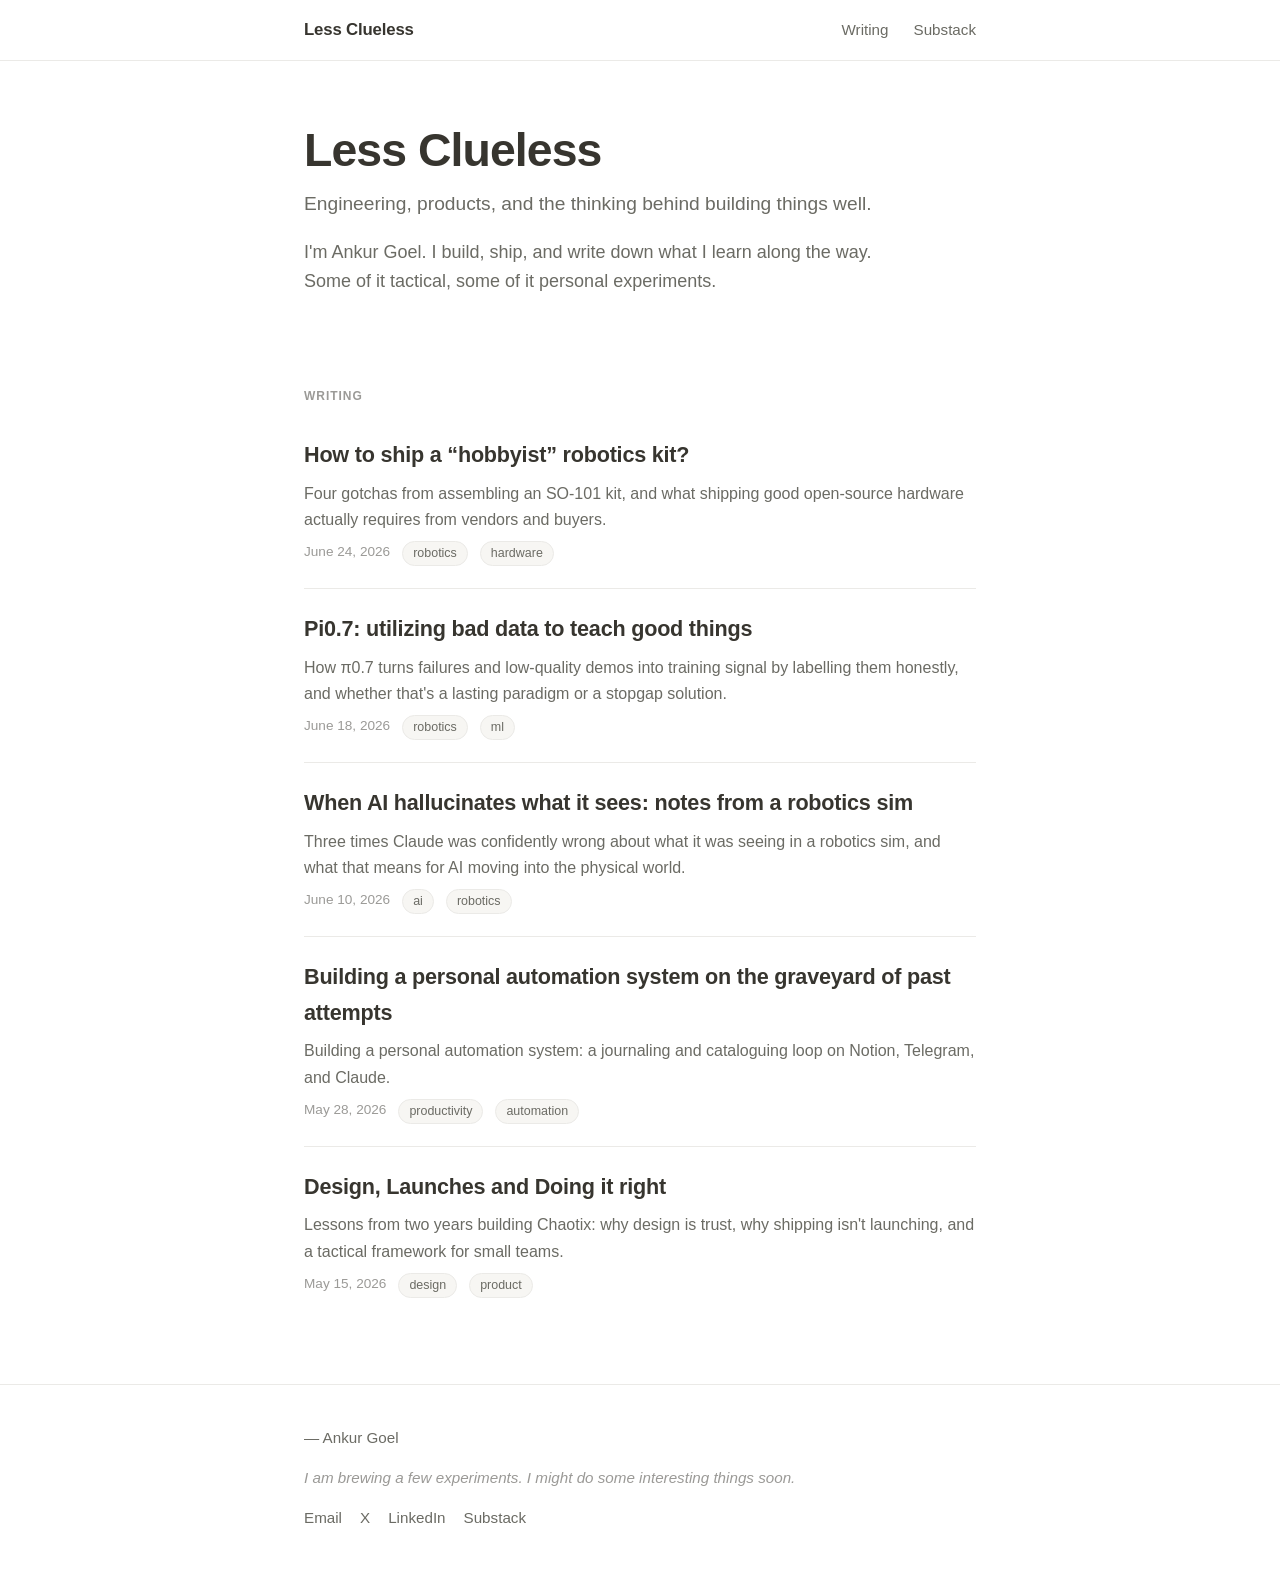
==== index.html @ 9fec3cee "Initial site" ====
<!DOCTYPE html>
<html lang="en">
<head>
<meta charset="utf-8">
<meta name="viewport" content="width=device-width, initial-scale=1">
<title>Less Clueless</title>
<meta name="description" content="Engineering, products, and the thinking behind building things well.">
<link rel="canonical" href="https://lessclueless.me/">
<meta property="og:title" content="Less Clueless">
<meta property="og:description" content="Engineering, products, and the thinking behind building things well.">
<meta property="og:type" content="website">
<meta property="og:url" content="https://lessclueless.me/">
<meta name="twitter:card" content="summary_large_image">
<link rel="icon" href="/assets/img/favicon.svg" type="image/svg+xml">
<link rel="stylesheet" href="/assets/css/style.css">
</head>
<body>
<header class="site-header"><div class="wrap">
  <a class="brand" href="/">Less Clueless</a>
  <nav class="nav">
    <a href="/">Writing</a>
    <a href="https://lessclueless.substack.com/">Substack</a>
  </nav>
</div></header>

<main class="wrap">
  <section class="hero">
    <h1>Less Clueless</h1>
    <p class="tagline">Engineering, products, and the thinking behind building things well.</p>
    <p class="intro">I&#x27;m Ankur Goel. I build, ship, and write down what I learn along the way. Some of it tactical, some of it personal experiments.</p>
  </section>
  <div class="section-label">Writing</div>
  <ul class="post-list">
    <li class="post-item">
  <a class="post-title" href="/posts/shipping-hobbyist-robotics-kit.html">How to ship a “hobbyist” robotics kit?</a>
  <p class="post-desc">Four gotchas from assembling an SO-101 kit, and what shipping good open-source hardware actually requires from vendors and buyers.</p>
  <div class="post-meta"><span>June 24, 2026</span><span class="tag">robotics</span><span class="tag">hardware</span></div>
</li><li class="post-item">
  <a class="post-title" href="/posts/pi07-bad-data-good-things.html">Pi0.7: utilizing bad data to teach good things</a>
  <p class="post-desc">How π0.7 turns failures and low-quality demos into training signal by labelling them honestly, and whether that&#x27;s a lasting paradigm or a stopgap solution.</p>
  <div class="post-meta"><span>June 18, 2026</span><span class="tag">robotics</span><span class="tag">ml</span></div>
</li><li class="post-item">
  <a class="post-title" href="/posts/ai-hallucinates-robotics-sim.html">When AI hallucinates what it sees: notes from a robotics sim</a>
  <p class="post-desc">Three times Claude was confidently wrong about what it was seeing in a robotics sim, and what that means for AI moving into the physical world.</p>
  <div class="post-meta"><span>June 10, 2026</span><span class="tag">ai</span><span class="tag">robotics</span></div>
</li><li class="post-item">
  <a class="post-title" href="/posts/personal-automation-system.html">Building a personal automation system on the graveyard of past attempts</a>
  <p class="post-desc">Building a personal automation system: a journaling and cataloguing loop on Notion, Telegram, and Claude.</p>
  <div class="post-meta"><span>May 28, 2026</span><span class="tag">productivity</span><span class="tag">automation</span></div>
</li><li class="post-item">
  <a class="post-title" href="/posts/design-launches-doing-it-right.html">Design, Launches and Doing it right</a>
  <p class="post-desc">Lessons from two years building Chaotix: why design is trust, why shipping isn&#x27;t launching, and a tactical framework for small teams.</p>
  <div class="post-meta"><span>May 15, 2026</span><span class="tag">design</span><span class="tag">product</span></div>
</li>
  </ul>
</main>

<footer class="site-footer"><div class="wrap">
  <div>— Ankur Goel</div>
  <p><em>I am brewing a few experiments. I might do some interesting things soon.</em></p>
  <ul class="socials"><li><a href="mailto:ankur@chaotix.ai">Email</a></li><li><a href="https://x.com/goelankur1996">X</a></li><li><a href="https://www.linkedin.com/in/goelankur1996/">LinkedIn</a></li><li><a href="https://lessclueless.substack.com/">Substack</a></li></ul>
</div></footer>
</body>
</html>
---- assets/css/style.css ----
/* Less Clueless — site styles
   Notion-inspired reading layout, responsive, extensible. */

:root {
  --text: #37352f;
  --text-muted: #6b6b64;
  --text-faint: #9b9a97;
  --bg: #ffffff;
  --bg-subtle: #f7f6f3;
  --border: #ebeae7;
  --accent: #2b2a27;
  --link: #2c62d6;
  --max-width: 720px;
  --font-sans: -apple-system, BlinkMacSystemFont, "Segoe UI", "Inter",
    Helvetica, Arial, sans-serif;
  --font-serif: "Iowan Old Style", "Charter", Georgia, serif;
  --radius: 8px;
}

@media (prefers-color-scheme: dark) {
  :root {
    --text: #e6e5e2;
    --text-muted: #a3a29d;
    --text-faint: #78776f;
    --bg: #191919;
    --bg-subtle: #202020;
    --border: #2f2f2c;
    --accent: #f2f1ee;
    --link: #6f9bff;
  }
}

* { box-sizing: border-box; }

html { -webkit-text-size-adjust: 100%; scroll-behavior: smooth; }

body {
  margin: 0;
  font-family: var(--font-sans);
  color: var(--text);
  background: var(--bg);
  line-height: 1.65;
  font-size: 18px;
  -webkit-font-smoothing: antialiased;
  text-rendering: optimizeLegibility;
}

.wrap {
  max-width: var(--max-width);
  margin: 0 auto;
  padding: 0 24px;
}

/* ---------- Header / nav ---------- */
.site-header {
  border-bottom: 1px solid var(--border);
  position: sticky;
  top: 0;
  background: color-mix(in srgb, var(--bg) 88%, transparent);
  backdrop-filter: saturate(180%) blur(10px);
  z-index: 10;
}
.site-header .wrap {
  display: flex;
  align-items: center;
  justify-content: space-between;
  height: 60px;
}
.brand {
  font-weight: 700;
  font-size: 1.05rem;
  letter-spacing: -0.01em;
  text-decoration: none;
  color: var(--text);
}
.nav a {
  color: var(--text-muted);
  text-decoration: none;
  margin-left: 20px;
  font-size: 0.95rem;
}
.nav a:hover { color: var(--text); }

/* ---------- Hero (home) ---------- */
.hero { padding: 64px 0 24px; }
.hero h1 {
  font-size: clamp(2rem, 6vw, 2.9rem);
  line-height: 1.1;
  letter-spacing: -0.02em;
  margin: 0 0 12px;
  font-weight: 700;
}
.hero .tagline { font-size: 1.2rem; color: var(--text-muted); margin: 0 0 18px; }
.hero .intro { color: var(--text-muted); max-width: 60ch; }

/* ---------- Post list ---------- */
.section-label {
  text-transform: uppercase;
  letter-spacing: 0.08em;
  font-size: 0.75rem;
  color: var(--text-faint);
  font-weight: 600;
  margin: 48px 0 8px;
}
.post-list { list-style: none; padding: 0; margin: 0 0 48px; }
.post-item {
  padding: 22px 0;
  border-bottom: 1px solid var(--border);
}
.post-item:last-child { border-bottom: none; }
.post-item a.post-title {
  font-size: 1.35rem;
  font-weight: 600;
  letter-spacing: -0.01em;
  text-decoration: none;
  color: var(--text);
  display: inline-block;
  margin-bottom: 4px;
}
.post-item a.post-title:hover { color: var(--link); }
.post-item .post-desc { color: var(--text-muted); margin: 4px 0 8px; font-size: 1rem; }
.post-meta { font-size: 0.85rem; color: var(--text-faint); display: flex; gap: 12px; flex-wrap: wrap; }
.tag {
  background: var(--bg-subtle);
  border: 1px solid var(--border);
  border-radius: 20px;
  padding: 1px 10px;
  font-size: 0.78rem;
  color: var(--text-muted);
}

/* ---------- Article ---------- */
.article { padding: 40px 0 24px; }
.article-header { margin-bottom: 32px; }
.article-header h1 {
  font-size: clamp(1.9rem, 5vw, 2.6rem);
  line-height: 1.15;
  letter-spacing: -0.02em;
  margin: 0 0 12px;
  font-weight: 700;
}
.article-header .post-meta { font-size: 0.9rem; }
.back-link {
  display: inline-block;
  margin: 32px 0 24px;
  color: var(--text-muted);
  text-decoration: none;
  font-size: 0.95rem;
}
.back-link:hover { color: var(--text); }

.post-body { font-size: 1.08rem; }
.post-body p { margin: 1.1em 0; }
.post-body h2 {
  font-size: 1.5rem; margin: 1.8em 0 0.4em; letter-spacing: -0.01em; font-weight: 650;
}
.post-body h3 { font-size: 1.2rem; margin: 1.5em 0 0.3em; font-weight: 600; }
.post-body a { color: var(--link); text-decoration: underline; text-underline-offset: 2px; }
.post-body ul, .post-body ol { padding-left: 1.4em; margin: 1em 0; }
.post-body li { margin: 0.35em 0; }
.post-body img {
  max-width: 100%;
  height: auto;
  border-radius: var(--radius);
  display: block;
  margin: 1.5em auto;
  border: 1px solid var(--border);
}
.post-body figure { margin: 1.5em 0; }
.post-body figcaption { font-size: 0.85rem; color: var(--text-faint); text-align: center; margin-top: 6px; }
.post-body blockquote {
  border-left: 3px solid var(--border);
  margin: 1.4em 0;
  padding: 0.2em 0 0.2em 1.1em;
  color: var(--text-muted);
}
.post-body pre {
  background: var(--bg-subtle);
  border: 1px solid var(--border);
  border-radius: var(--radius);
  padding: 16px;
  overflow-x: auto;
  font-size: 0.9rem;
}
.post-body code {
  background: var(--bg-subtle);
  padding: 2px 5px;
  border-radius: 4px;
  font-size: 0.9em;
}
.post-body pre code { background: none; padding: 0; }
.post-body hr { border: none; border-top: 1px solid var(--border); margin: 2.4em 0; }
.post-body video { max-width: 100%; border-radius: var(--radius); display: block; margin: 1.5em auto; }
.post-body table { border-collapse: collapse; width: 100%; margin: 1.4em 0; font-size: 0.95rem; }
.post-body th, .post-body td { border: 1px solid var(--border); padding: 8px 12px; text-align: left; }
.post-body th { background: var(--bg-subtle); }

/* ---------- Footer ---------- */
.site-footer {
  border-top: 1px solid var(--border);
  margin-top: 64px;
  padding: 40px 0;
  color: var(--text-muted);
  font-size: 0.95rem;
}
.site-footer .socials { display: flex; gap: 18px; flex-wrap: wrap; margin: 12px 0 0; padding: 0; list-style: none; }
.site-footer .socials a { color: var(--text-muted); text-decoration: none; }
.site-footer .socials a:hover { color: var(--text); text-decoration: underline; }
.site-footer em { color: var(--text-faint); }

@media (max-width: 600px) {
  body { font-size: 17px; }
  .hero { padding: 40px 0 16px; }
  .wrap { padding: 0 18px; }
}
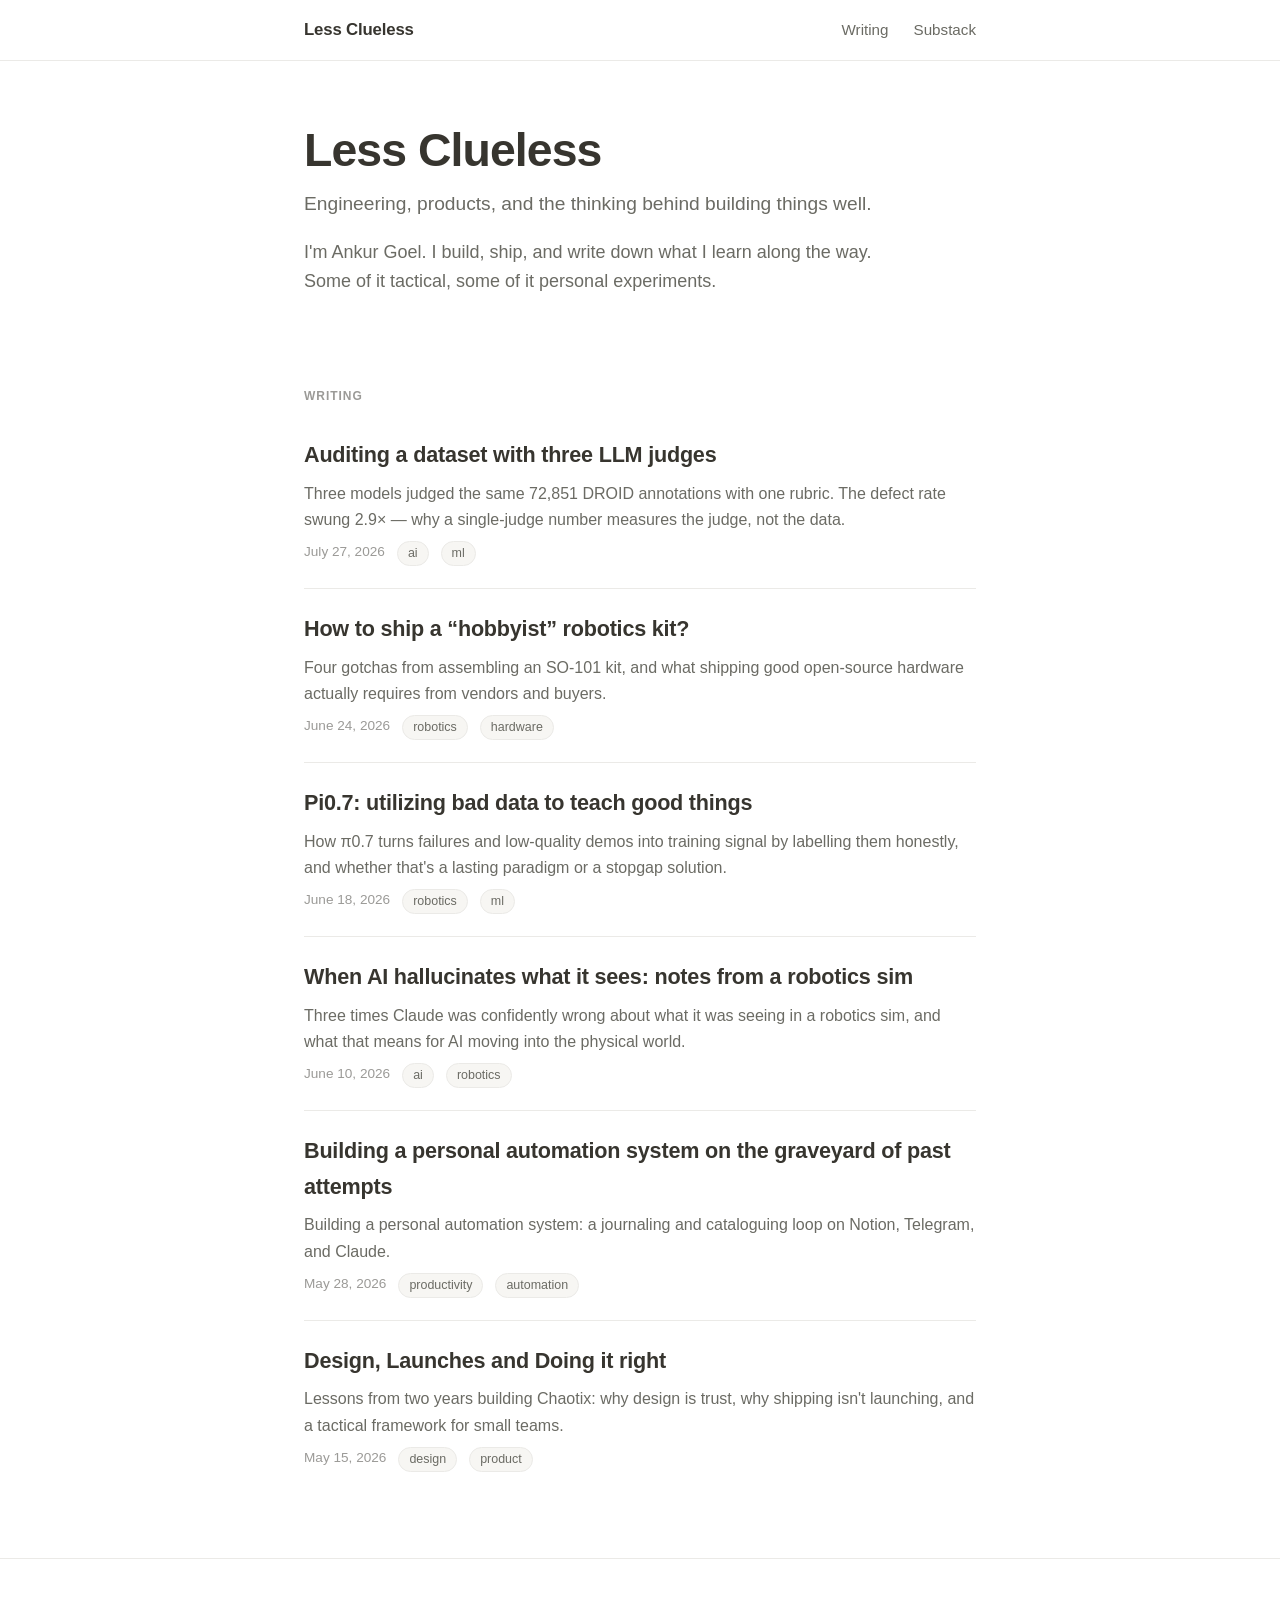
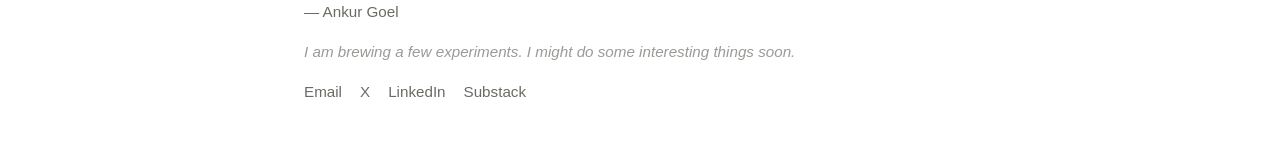
==== commit 968159c9: "Add post: Auditing a dataset with three LLM judges Co-Authored-By: Claude Opus 5 (1M context) <norep" ====
--- a/index.html
+++ b/index.html
@@ -32,6 +32,10 @@
   <div class="section-label">Writing</div>
   <ul class="post-list">
     <li class="post-item">
+  <a class="post-title" href="/posts/droid-audit-llm-judges.html">Auditing a dataset with three LLM judges</a>
+  <p class="post-desc">Three models judged the same 72,851 DROID annotations with one rubric. The defect rate swung 2.9× — why a single-judge number measures the judge, not the data.</p>
+  <div class="post-meta"><span>July 27, 2026</span><span class="tag">ai</span><span class="tag">ml</span></div>
+</li><li class="post-item">
   <a class="post-title" href="/posts/shipping-hobbyist-robotics-kit.html">How to ship a “hobbyist” robotics kit?</a>
   <p class="post-desc">Four gotchas from assembling an SO-101 kit, and what shipping good open-source hardware actually requires from vendors and buyers.</p>
   <div class="post-meta"><span>June 24, 2026</span><span class="tag">robotics</span><span class="tag">hardware</span></div>
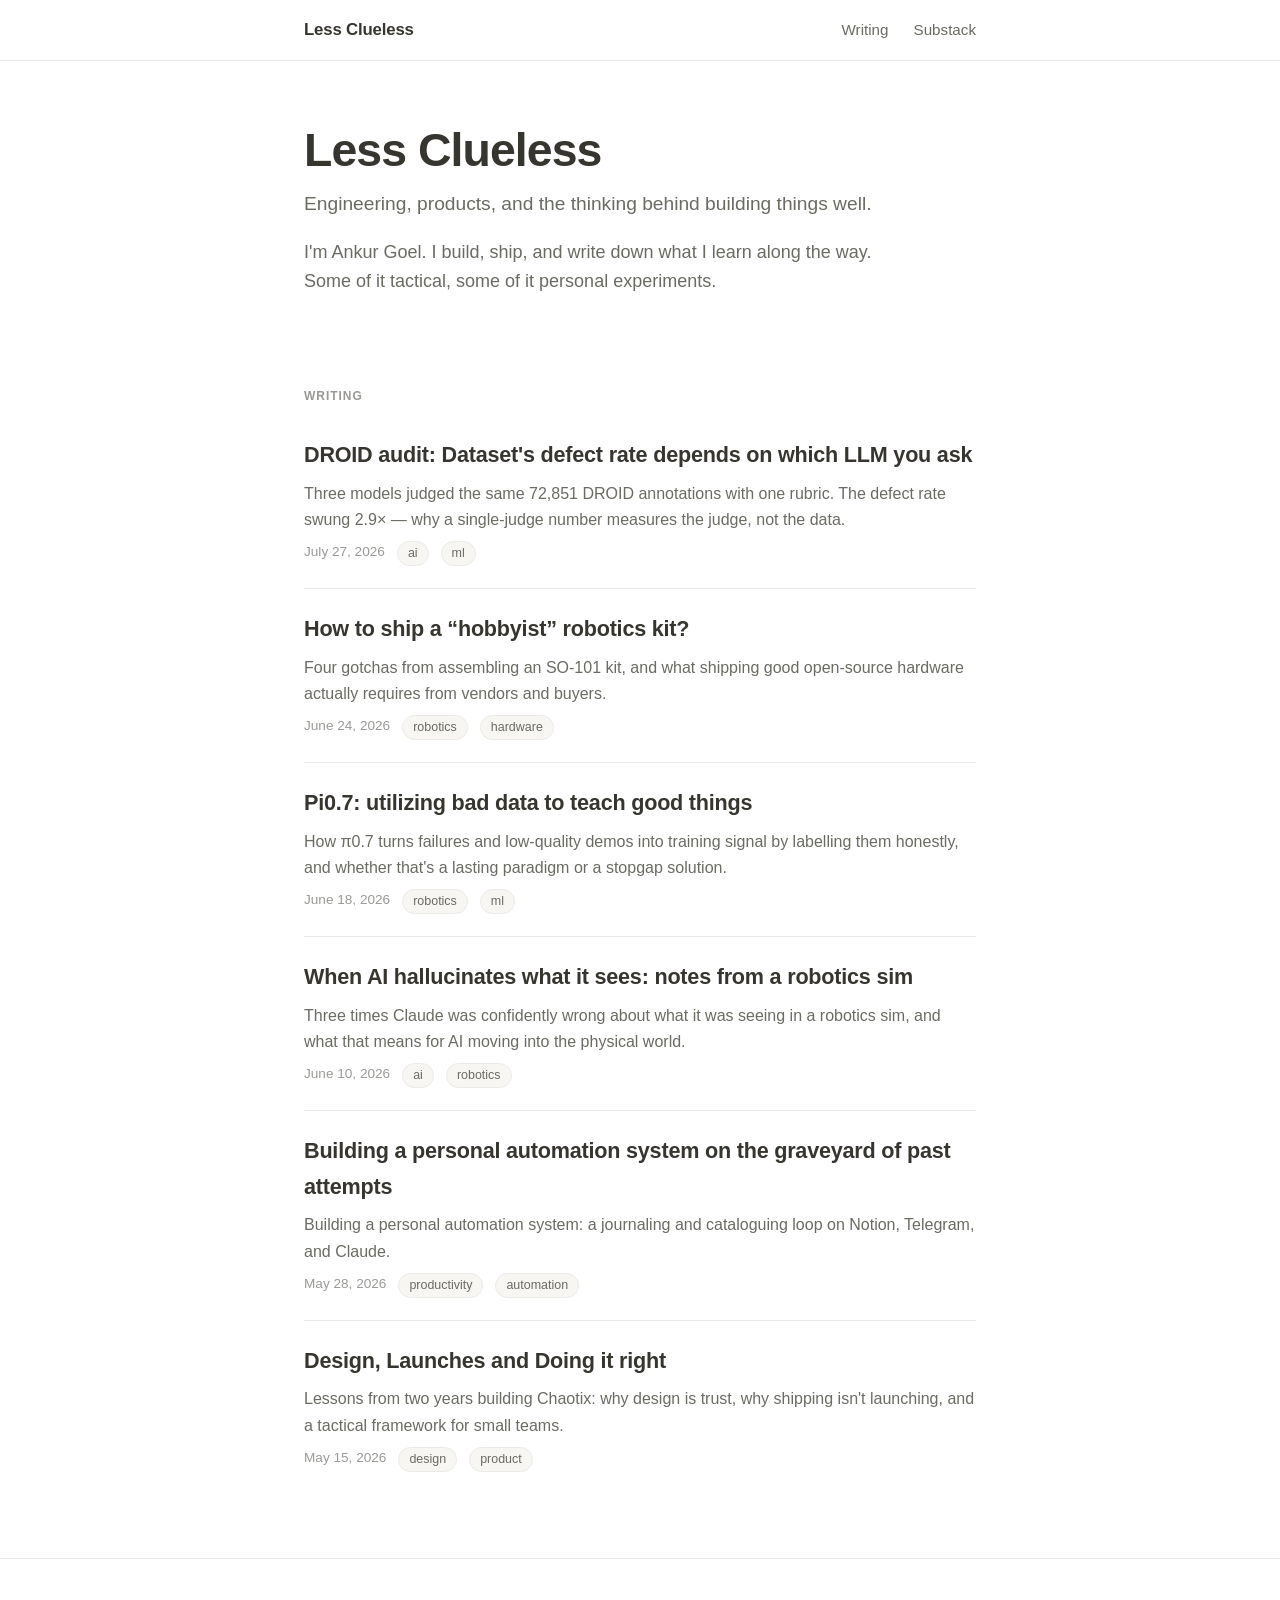
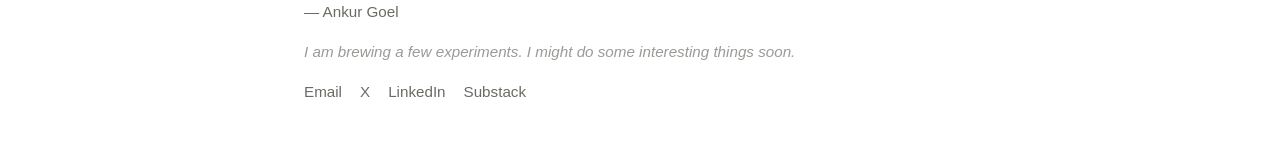
==== commit 81d888c2: "Retitle DROID audit post Co-Authored-By: Claude Opus 5 (1M context) <noreply@anthropic.com>" ====
--- a/index.html
+++ b/index.html
@@ -32,7 +32,7 @@
   <div class="section-label">Writing</div>
   <ul class="post-list">
     <li class="post-item">
-  <a class="post-title" href="/posts/droid-audit-llm-judges.html">Auditing a dataset with three LLM judges</a>
+  <a class="post-title" href="/posts/droid-audit-llm-judges.html">DROID audit: Dataset&#x27;s defect rate depends on which LLM you ask</a>
   <p class="post-desc">Three models judged the same 72,851 DROID annotations with one rubric. The defect rate swung 2.9× — why a single-judge number measures the judge, not the data.</p>
   <div class="post-meta"><span>July 27, 2026</span><span class="tag">ai</span><span class="tag">ml</span></div>
 </li><li class="post-item">
